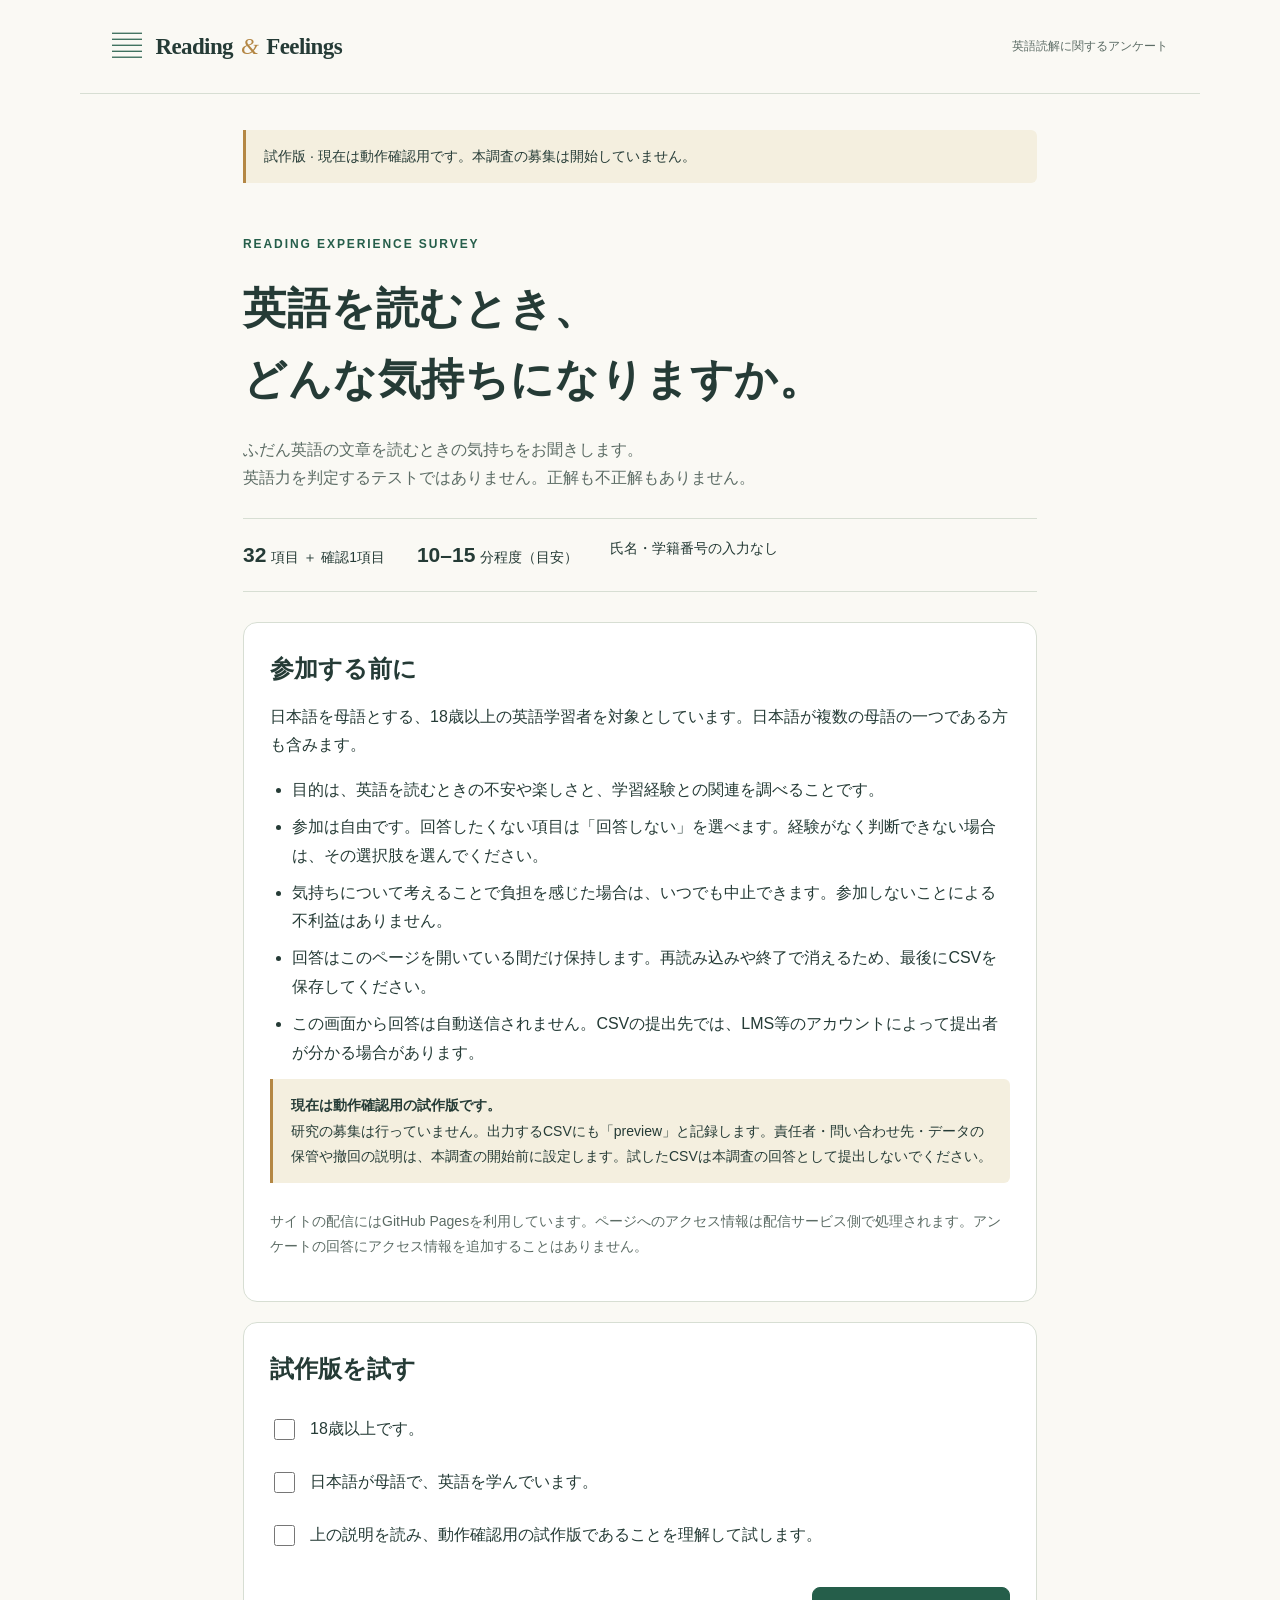
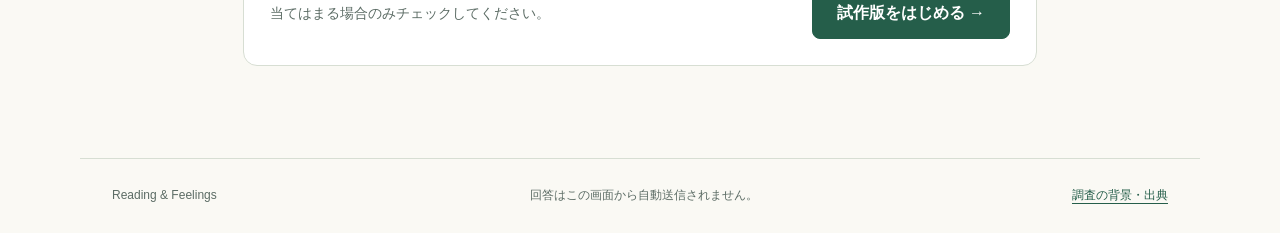
==== site/index.html @ a47036a0 "Add research-based Japanese reading questionnaire with CSV download" ====
<!doctype html>
<html lang="ja">
<head>
  <meta charset="utf-8">
  <meta name="viewport" content="width=device-width, initial-scale=1">
  <meta name="description" content="ふだん英語を読むときの気持ちについてのアンケート。回答後にCSVを保存できます。">
  <meta name="robots" content="noindex, nofollow">
  <meta name="referrer" content="no-referrer">
  <meta http-equiv="Content-Security-Policy" content="default-src 'self'; script-src 'self'; style-src 'self'; img-src 'self' data:; connect-src 'none'; object-src 'none'; base-uri 'none'; form-action 'none'">
  <title>英語を読むときの気持ち | Reading & Feelings</title>
  <link rel="icon" href="favicon.svg" type="image/svg+xml">
  <link rel="stylesheet" href="styles.css">
  <script src="config.js" defer></script>
  <script src="items.js" defer></script>
  <script src="core.js" defer></script>
  <script src="app.js" defer></script>
</head>
<body>
  <a class="skip-link" href="#main">本文へ移動</a>
  <header class="site-header"><div class="wordmark"><span class="book-mark" aria-hidden="true">▤</span> Reading <i>&</i> Feelings</div><span class="header-note">英語読解に関するアンケート</span></header>
  <main id="main" tabindex="-1">
    <div id="mode-banner" class="notice" hidden></div>
    <div id="progress-area" hidden><div class="progress-label"><span id="step-label"></span><span id="progress-text"></span></div><progress id="progress" max="33" value="0" aria-label="回答の進捗"></progress></div>
    <div id="app"><p>アンケートを準備しています。</p></div>
    <noscript><div class="notice">このアンケートにはJavaScriptが必要です。ブラウザの設定でJavaScriptを有効にしてから、ページを開き直してください。</div></noscript>
  </main>
  <footer class="site-footer"><span>Reading & Feelings</span><span>回答はこの画面から自動送信されません。</span><a href="about.html" target="_blank" rel="noopener">調査の背景・出典</a></footer>
</body>
</html>
---- site/styles.css ----
:root { color-scheme: light; --ink:#253b36; --muted:#5c6c65; --green:#255e4a; --pale:#ecf2e9; --paper:#faf9f4; --line:#d7ded3; --gold:#b48744; }
* { box-sizing:border-box; }
body { margin:0; background:var(--paper); color:var(--ink); font-family:-apple-system,BlinkMacSystemFont,"Hiragino Kaku Gothic ProN","Yu Gothic",Meiryo,sans-serif; font-size:16px; line-height:1.8; }
button,input,select,textarea { font:inherit; }
a { color:var(--green); text-underline-offset:4px; }
button,a,input,select,textarea,summary { -webkit-tap-highlight-color:transparent; }
:focus-visible { outline:3px solid #ae761f; outline-offset:4px; }
h1[tabindex="-1"]:focus,h2[tabindex="-1"]:focus { outline:none; }
[hidden] { display:none!important; }
.site-header,.site-footer { max-width:1120px; margin:auto; padding:26px 32px; display:flex; align-items:center; justify-content:space-between; gap:20px; }
.site-header { border-bottom:1px solid var(--line); }
.wordmark { font:600 23px Georgia,serif; letter-spacing:-.6px; display:flex; gap:8px; align-items:center; }
.wordmark i { color:var(--gold); font-weight:400; }
.book-mark { color:var(--green); font:30px Georgia,serif; margin-right:6px; }
.header-note,.site-footer { color:var(--muted); font-size:12px; }
main { max-width:850px; padding:36px 28px 72px; margin:auto; min-height:75vh; }
.hero { padding:25px 0 30px; }
.eyebrow { color:var(--green); letter-spacing:.16em; font-size:12px; font-weight:700; margin:0 0 18px; }
h1 { font-family:"Hiragino Mincho ProN","Yu Mincho",serif; font-size:clamp(29px,4vw,43px); line-height:1.65; font-weight:600; letter-spacing:.02em; margin:0 0 20px; }
h2 { font-size:24px; line-height:1.65; margin:0 0 14px; }
h3 { font-size:17px; margin:0 0 10px; }
p { margin:0 0 16px; }
.lead { color:var(--muted); max-width:640px; }
.facts { display:flex; flex-wrap:wrap; gap:12px 32px; border-top:1px solid var(--line); border-bottom:1px solid var(--line); padding:17px 0; margin:25px 0 0; font-size:14px; }
.facts strong { font-size:21px; margin-right:5px; }
.card { background:#fff; border:1px solid var(--line); border-radius:14px; padding:26px; margin-bottom:20px; }
.notice { border-left:3px solid var(--gold); background:#f4efdf; padding:14px 18px; border-radius:0 6px 6px 0; margin:0 0 26px; font-size:14px; }
.quiet { color:var(--muted); font-size:14px; }
.list { padding-left:1.4em; margin:0 0 12px; }
.list li { margin:8px 0; }
.consent-check { display:flex; gap:12px; align-items:flex-start; padding:12px 0; }
.consent-check input { width:21px; height:21px; flex:none; margin-top:4px; accent-color:var(--green); }
.actions { display:flex; align-items:center; justify-content:space-between; gap:14px; margin-top:26px; flex-wrap:wrap; }
button,.button { display:inline-block; padding:13px 24px; border:1px solid var(--green); border-radius:8px; background:var(--green); color:#fff; font-weight:600; text-decoration:none; cursor:pointer; min-height:50px; text-align:center; line-height:1.5; }
button:hover,.button:hover { background:#194c3b; }
button.secondary { background:transparent; color:var(--green); border-color:#a7b9ac; }
button.secondary:hover { background:var(--pale); }
.text-button { border:0; background:transparent; color:var(--muted); padding:9px 0; font-size:14px; text-decoration:underline; font-weight:400; }
.text-button:hover { color:var(--ink); background:transparent; }
.error { color:#9c2e24; padding:12px 0; font-weight:600; }
.progress-label { display:flex; justify-content:space-between; gap:12px; font-size:13px; color:var(--muted); margin-bottom:8px; }
progress { display:block; width:100%; height:6px; border:0; border-radius:8px; background:var(--line); margin-bottom:28px; }
progress::-webkit-progress-bar { background:var(--line); border-radius:8px; }
progress::-webkit-progress-value { background:var(--green); border-radius:8px; }
progress::-moz-progress-bar { background:var(--green); border-radius:8px; }
.question { min-width:0; padding:22px 24px 24px; margin:0 0 22px; border:1px solid var(--line); background:#fff; border-radius:12px; }
.question legend { padding:0 9px; margin-left:-9px; font-size:17px; font-weight:600; max-width:100%; }
.question legend .number { font-family:Georgia,serif; color:var(--green); margin-right:12px; font-size:21px; }
.likert { display:grid; grid-template-columns:repeat(5,1fr); gap:8px; margin-top:8px; }
.option { position:relative; }
.option input { position:absolute; opacity:0; width:1px; height:1px; }
.option span { min-height:104px; display:flex; flex-direction:column; justify-content:center; align-items:center; gap:3px; border:1px solid var(--line); border-radius:8px; padding:10px 6px; font-size:12px; text-align:center; cursor:pointer; line-height:1.5; }
.option b { font-size:18px; font-weight:500; }
.option input:checked + span { border-color:var(--green); background:var(--pale); box-shadow:inset 0 0 0 1px var(--green); color:#174734; }
.option input:focus-visible + span { outline:3px solid #ae761f; outline-offset:3px; }
.option span:hover { border-color:var(--green); }
.missing-options { display:flex; flex-wrap:wrap; gap:14px; margin-top:14px; font-size:13px; color:var(--muted); }
.missing-options label { display:flex; align-items:center; gap:6px; cursor:pointer; min-height:30px; }
.missing-options input { width:18px; height:18px; accent-color:var(--green); }
.question.invalid { border:2px solid #a43c2f; }
.fields { display:grid; grid-template-columns:1fr 1fr; gap:22px; }
.field { display:flex; flex-direction:column; gap:8px; font-size:14px; }
select,input[type=number],input[type=month],textarea { background:#fff; border:1px solid #9eafa4; border-radius:6px; color:var(--ink); padding:12px; width:100%; min-height:48px; }
textarea { resize:vertical; }
.field small { color:var(--muted); }
.check-icon { display:grid; place-items:center; border:1px solid #a7bea6; width:58px; height:58px; border-radius:50%; font-size:25px; color:var(--green); background:var(--pale); margin:0 0 24px; }
.filename { overflow-wrap:anywhere; background:var(--pale); border-radius:6px; padding:12px 16px; font-family:ui-monospace,monospace; font-size:13px; }
.summary { display:grid; grid-template-columns:repeat(3,1fr); gap:14px; margin:24px 0; }
.summary div { border-left:2px solid var(--line); padding-left:16px; }
.summary strong { display:block; font-size:27px; font-family:Georgia,serif; }
.review-table { border-collapse:collapse; width:100%; font-size:14px; margin:18px 0; }
.review-table td,.review-table th { padding:12px 8px; border-bottom:1px solid var(--line); text-align:left; vertical-align:top; }
.review-table td:last-child { min-width:125px; }
details { margin:20px 0; }
summary { cursor:pointer; font-weight:600; }
.site-footer { border-top:1px solid var(--line); align-items:flex-start; flex-wrap:wrap; }
.prose h2 { margin-top:42px; }
.prose { max-width:780px; }
@media (max-width:600px) {
  .site-header { padding:20px; } .header-note { display:none; }
  main { padding:25px 18px 48px; } .hero { padding:14px 0 20px; }
  h1 { font-size:clamp(23px,6.4vw,28px); letter-spacing:0; }
  .card { padding:20px; } .fields { grid-template-columns:1fr; }
  .question { padding:15px; } .question legend { font-size:16px; line-height:1.8; }
  .likert { grid-template-columns:1fr 1fr; } .likert .option:last-child { grid-column:1/-1; }
  .option span { min-height:69px; flex-direction:row; gap:10px; padding:10px; }
  .option b { font-size:17px; } .actions > button,.actions > .button { flex:1; }
  .facts { gap:9px 20px; font-size:13px; } .site-footer { padding:24px 20px; }
}
.skip-link { position:absolute; top:-100px; left:10px; background:#fff; padding:10px; z-index:5; }
.skip-link:focus { top:10px; }
@media (prefers-reduced-motion:no-preference) { button,.option span { transition:background-color .12s; } }
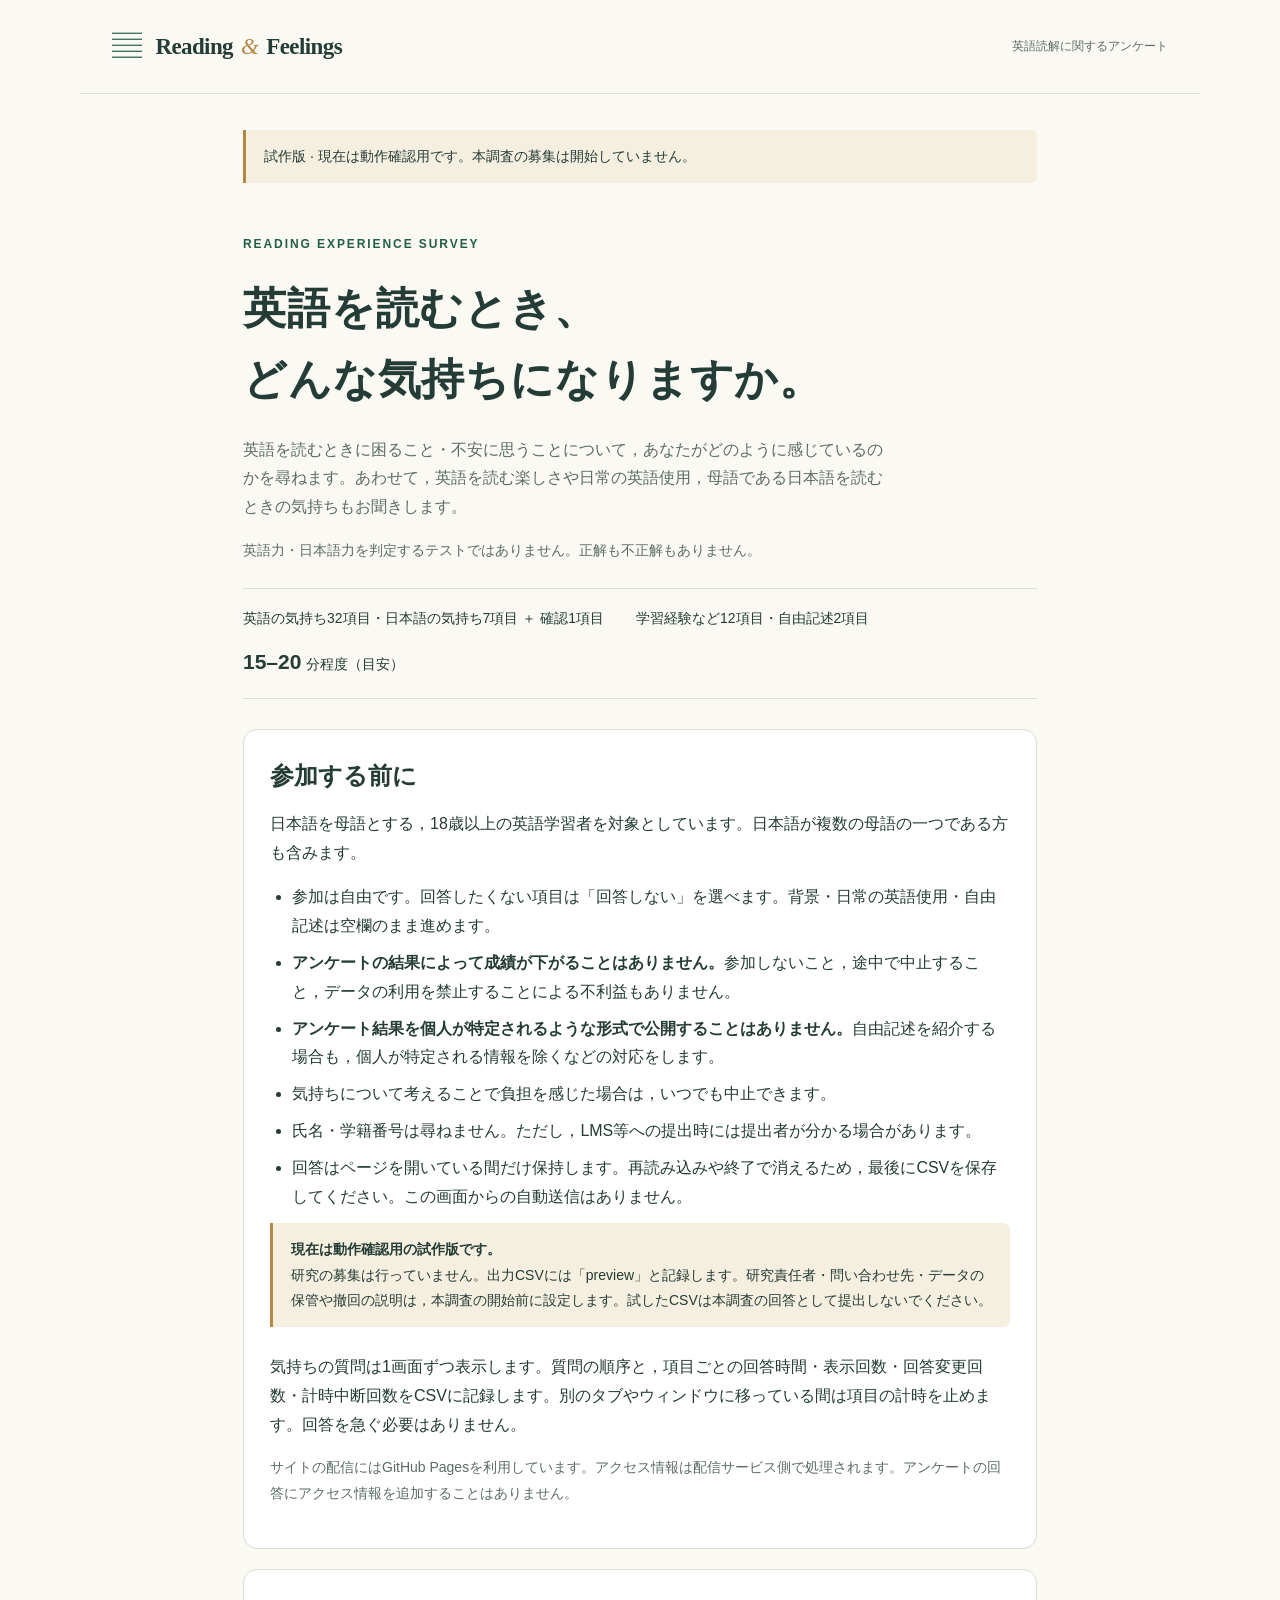
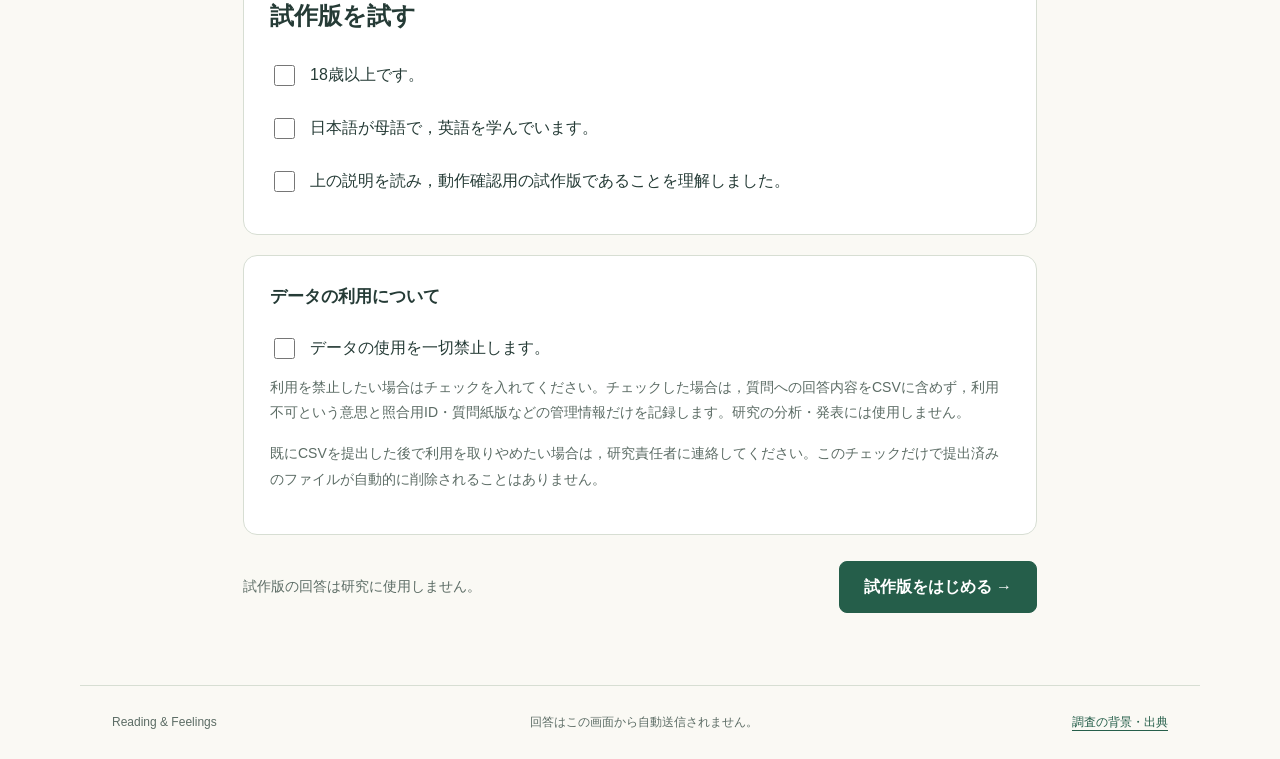
==== commit 4441b4af: "Add Japanese reading items, blocked randomization, item timing, and full progress" ====
--- a/site/index.html
+++ b/site/index.html
@@ -20,7 +20,7 @@
   <header class="site-header"><div class="wordmark"><span class="book-mark" aria-hidden="true">▤</span> Reading <i>&</i> Feelings</div><span class="header-note">英語読解に関するアンケート</span></header>
   <main id="main" tabindex="-1">
     <div id="mode-banner" class="notice" hidden></div>
-    <div id="progress-area" hidden><div class="progress-label"><span id="step-label"></span><span id="progress-text"></span></div><progress id="progress" max="33" value="0" aria-label="回答の進捗"></progress></div>
+    <div id="progress-area" hidden><div class="progress-label"><span id="step-label"></span><span id="progress-text"></span></div><progress id="progress" max="45" value="0" aria-label="全体の進捗"></progress><p id="progress-detail" class="quiet"></p></div>
     <div id="app"><p>アンケートを準備しています。</p></div>
     <noscript><div class="notice">このアンケートにはJavaScriptが必要です。ブラウザの設定でJavaScriptを有効にしてから、ページを開き直してください。</div></noscript>
   </main>
--- a/site/styles.css
+++ b/site/styles.css
@@ -39,6 +39,10 @@
 .text-button:hover { color:var(--ink); background:transparent; }
 .error { color:#9c2e24; padding:12px 0; font-weight:600; }
 .progress-label { display:flex; justify-content:space-between; gap:12px; font-size:13px; color:var(--muted); margin-bottom:8px; }
+#progress-area { position:sticky; top:0; z-index:2; background:var(--paper); padding:12px 0 10px; margin-bottom:22px; border-bottom:1px solid var(--line); }
+#progress-area progress { margin-bottom:6px; }
+#progress-detail { margin:0; font-size:12px; }
+.language-label { display:inline-block; background:var(--pale); color:var(--green); border:1px solid var(--line); border-radius:6px; padding:5px 12px; font-size:14px; font-weight:600; }
 progress { display:block; width:100%; height:6px; border:0; border-radius:8px; background:var(--line); margin-bottom:28px; }
 progress::-webkit-progress-bar { background:var(--line); border-radius:8px; }
 progress::-webkit-progress-value { background:var(--green); border-radius:8px; }
@@ -62,6 +66,13 @@
 .field { display:flex; flex-direction:column; gap:8px; font-size:14px; }
 select,input[type=number],input[type=month],textarea { background:#fff; border:1px solid #9eafa4; border-radius:6px; color:var(--ink); padding:12px; width:100%; min-height:48px; }
 textarea { resize:vertical; }
+input[type=text] { background:#fff; border:1px solid #9eafa4; border-radius:6px; color:var(--ink); padding:12px; width:100%; min-height:48px; }
+.plain-fieldset { border:0; padding:0; margin:0; min-width:0; }
+.plain-fieldset legend { font-weight:600; margin-bottom:12px; }
+.check-options { display:grid; gap:12px; margin:12px 0; }
+.check-options label { display:flex; gap:12px; align-items:flex-start; cursor:pointer; }
+.check-options input { width:20px; height:20px; flex:none; margin-top:5px; accent-color:var(--green); }
+.dependent { margin-top:20px; border-top:1px solid var(--line); padding-top:18px; }
 .field small { color:var(--muted); }
 .check-icon { display:grid; place-items:center; border:1px solid #a7bea6; width:58px; height:58px; border-radius:50%; font-size:25px; color:var(--green); background:var(--pale); margin:0 0 24px; }
 .filename { overflow-wrap:anywhere; background:var(--pale); border-radius:6px; padding:12px 16px; font-family:ui-monospace,monospace; font-size:13px; }
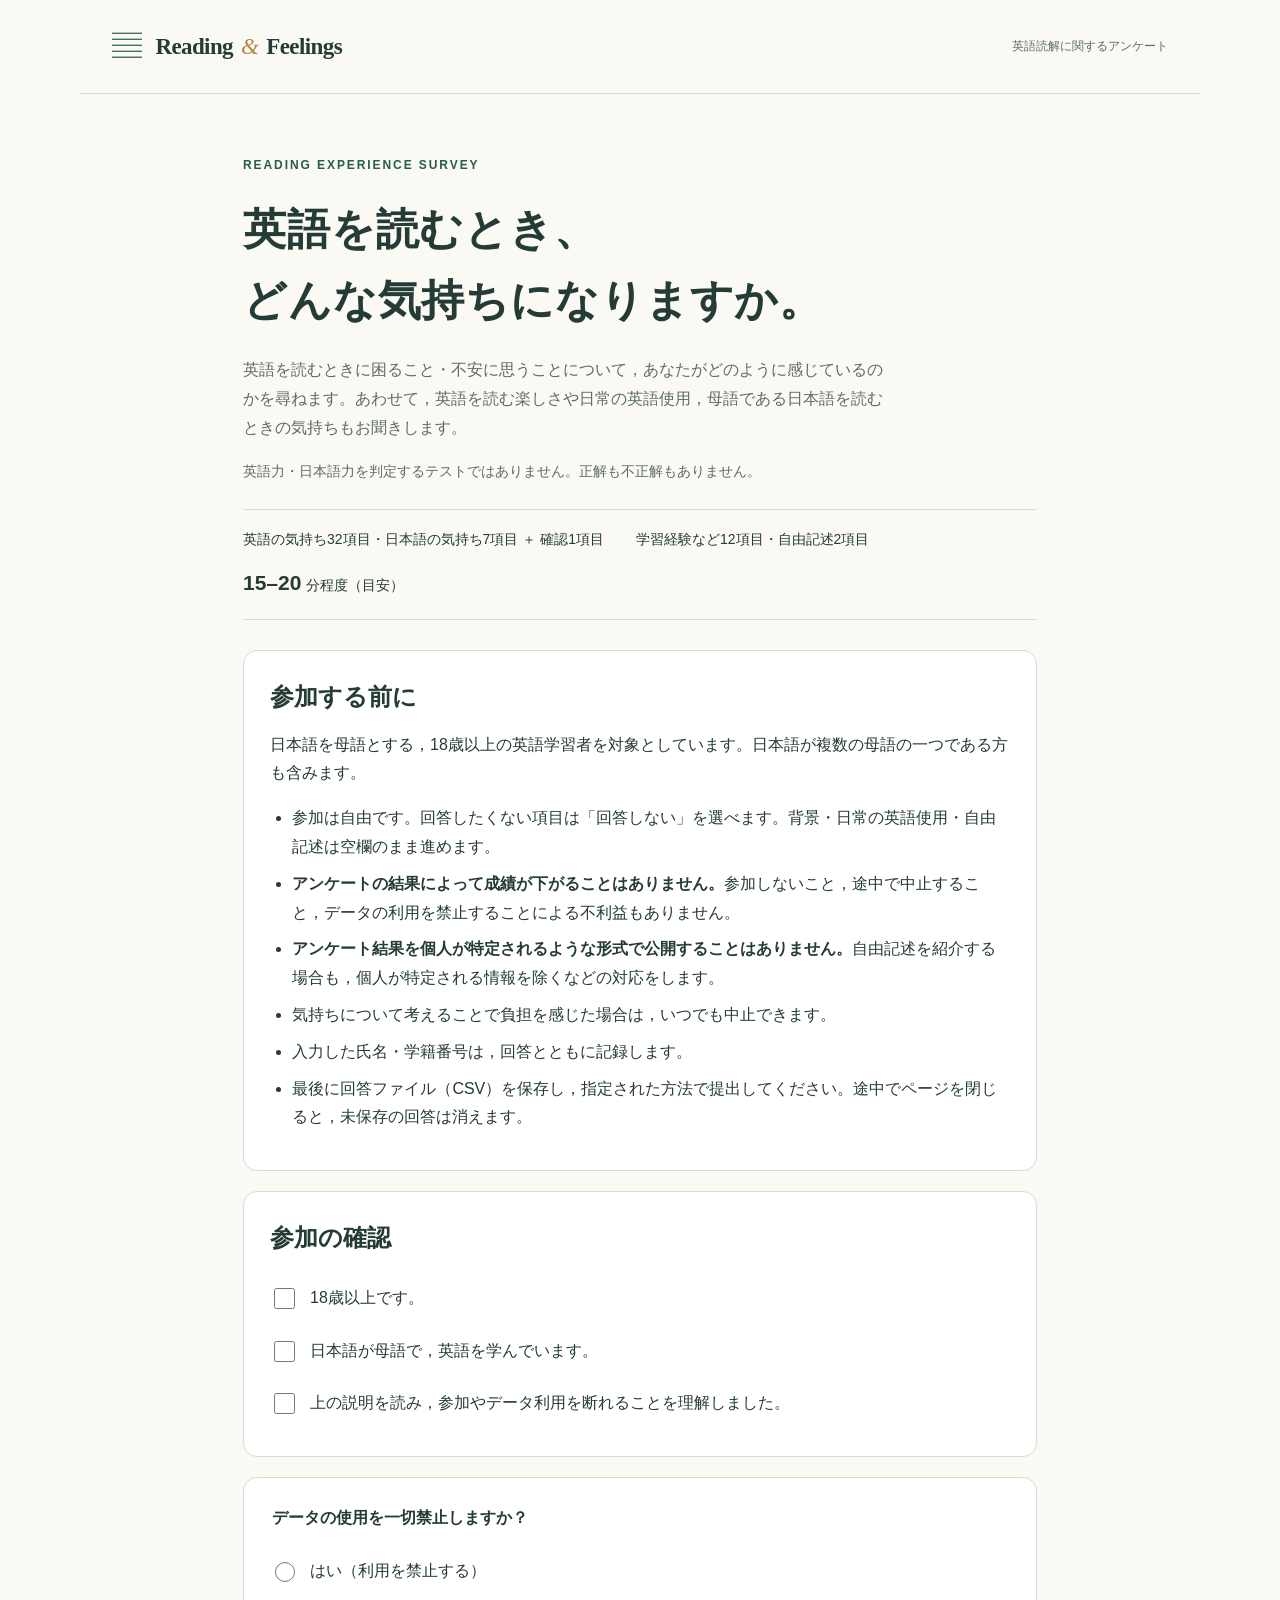
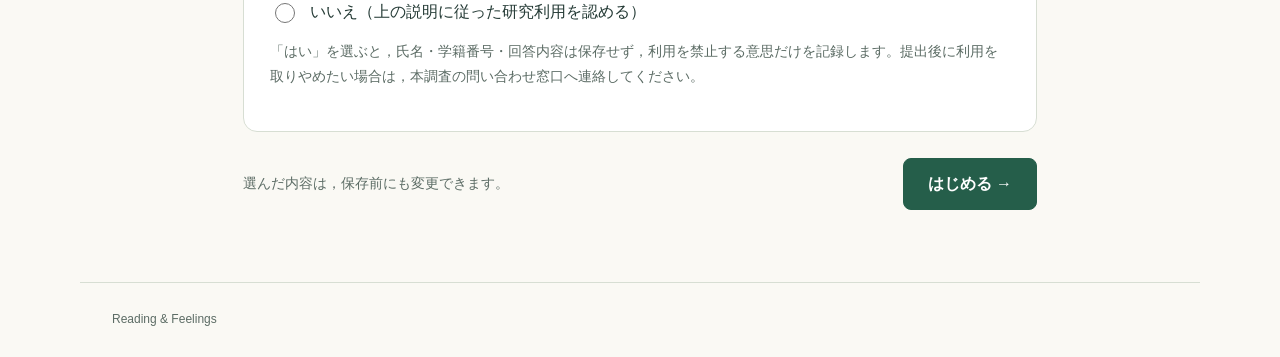
==== commit 0a1e81a0: "Add participant identifiers and explicit data-use choice; simplify survey screens" ====
--- a/site/index.html
+++ b/site/index.html
@@ -19,11 +19,10 @@
   <a class="skip-link" href="#main">本文へ移動</a>
   <header class="site-header"><div class="wordmark"><span class="book-mark" aria-hidden="true">▤</span> Reading <i>&</i> Feelings</div><span class="header-note">英語読解に関するアンケート</span></header>
   <main id="main" tabindex="-1">
-    <div id="mode-banner" class="notice" hidden></div>
     <div id="progress-area" hidden><div class="progress-label"><span id="step-label"></span><span id="progress-text"></span></div><progress id="progress" max="45" value="0" aria-label="全体の進捗"></progress><p id="progress-detail" class="quiet"></p></div>
     <div id="app"><p>アンケートを準備しています。</p></div>
     <noscript><div class="notice">このアンケートにはJavaScriptが必要です。ブラウザの設定でJavaScriptを有効にしてから、ページを開き直してください。</div></noscript>
   </main>
-  <footer class="site-footer"><span>Reading & Feelings</span><span>回答はこの画面から自動送信されません。</span><a href="about.html" target="_blank" rel="noopener">調査の背景・出典</a></footer>
+  <footer class="site-footer"><span>Reading & Feelings</span></footer>
 </body>
 </html>
--- a/site/styles.css
+++ b/site/styles.css
@@ -96,6 +96,7 @@
   .likert { grid-template-columns:1fr 1fr; } .likert .option:last-child { grid-column:1/-1; }
   .option span { min-height:69px; flex-direction:row; gap:10px; padding:10px; }
   .option b { font-size:17px; } .actions > button,.actions > .button { flex:1; }
+  .actions > .quiet { flex-basis:100%; }
   .facts { gap:9px 20px; font-size:13px; } .site-footer { padding:24px 20px; }
 }
 .skip-link { position:absolute; top:-100px; left:10px; background:#fff; padding:10px; z-index:5; }
